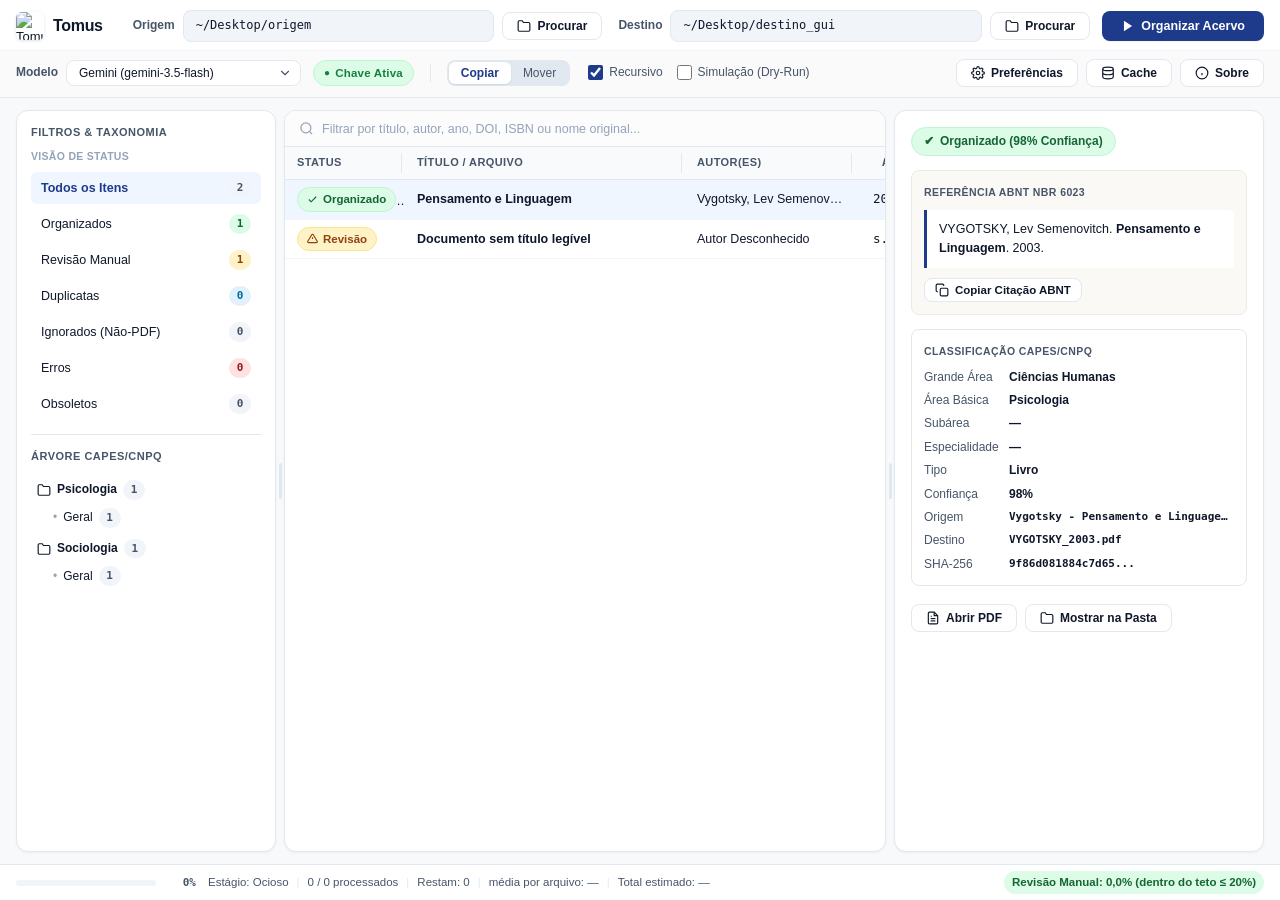
==== src/tomus/gui/web/index.html @ 18a90449 "refactor(storage): usa caminhos relativos a raiz da biblioteca nos companions" ====
<!DOCTYPE html>
<html lang="pt-BR">
<head>
  <meta charset="UTF-8">
  <meta name="viewport" content="width=device-width, initial-scale=1.0">
  <title>Tomus — Organizador Acadêmico de PDFs</title>
  <link rel="stylesheet" href="style.css">
  <script src="qwebchannel.js"></script>
</head>
<body>
  <div class="app-container">
    
    <!-- TOP TOOLBAR -->
    <header class="toolbar">
      <!-- Row 1: Brand | Origem | Destino | Organizar Acervo -->
      <div class="toolbar-row row-primary">
        <div class="brand">
          <img src="tomus_emblem.png" alt="Tomus" class="brand-icon">
          <span class="brand-name">Tomus</span>
        </div>

        <div class="path-group">
          <label class="path-label">Origem</label>
          <div class="path-box" id="sourcePathDisplay" title="Clique em Procurar para selecionar a pasta de origem">—</div>
          <button class="btn btn-outline" id="btnBrowseSource" type="button">
            <svg class="icon" viewBox="0 0 24 24" fill="none" stroke="currentColor" stroke-width="2"><path d="M22 19a2 2 0 0 1-2 2H4a2 2 0 0 1-2-2V5a2 2 0 0 1 2-2h5l2 3h9a2 2 0 0 1 2 2z"></path></svg>
            Procurar
          </button>
        </div>

        <div class="path-group">
          <label class="path-label">Destino</label>
          <div class="path-box" id="targetPathDisplay" title="Clique em Procurar para selecionar a pasta de destino">—</div>
          <button class="btn btn-outline" id="btnBrowseTarget" type="button">
            <svg class="icon" viewBox="0 0 24 24" fill="none" stroke="currentColor" stroke-width="2"><path d="M22 19a2 2 0 0 1-2 2H4a2 2 0 0 1-2-2V5a2 2 0 0 1 2-2h5l2 3h9a2 2 0 0 1 2 2z"></path></svg>
            Procurar
          </button>
        </div>

        <button class="btn btn-primary" id="btnOrganize" type="button">
          <svg class="icon icon-play" id="organizeIcon" viewBox="0 0 24 24" fill="currentColor"><polygon points="5 3 19 12 5 21 5 3"></polygon></svg>
          <span id="organizeLabel">Organizar Acervo</span>
        </button>
      </div>

      <!-- Row 2: Modelo | Chave | Modo Copiar/Mover | Opções | Extras -->
      <div class="toolbar-row row-secondary">
        <div class="control-item">
          <label class="control-label">Modelo</label>
          <div class="select-wrapper">
            <select id="modelSelect" class="select-pill">
              <option value="gemini">Gemini (gemini-3.5-flash)</option>
              <option value="groq">Groq (openai/gpt-oss-120b)</option>
              <option value="nvidia">NVIDIA NIM (llama-3.2-90b)</option>
              <option value="claude">Anthropic Claude (claude-haiku-5.5)</option>
              <option value="deepseek">DeepSeek (deepseek-flash)</option>
            </select>
          </div>
        </div>

        <div class="badge-pill badge-key-active" id="keyBadge" title="Status da chave de API">
          <span class="dot">●</span>
          <span class="badge-text" id="keyBadgeText">Chave Ativa</span>
        </div>

        <div class="divider-vertical"></div>

        <div class="segmented-control" role="group" aria-label="Modo de Operação">
          <button class="segmented-btn active" id="btnModeCopy" type="button">Copiar</button>
          <button class="segmented-btn" id="btnModeMove" type="button">Mover</button>
        </div>

        <div class="checkbox-group">
          <label class="checkbox-label">
            <input type="checkbox" id="chkRecursive" checked>
            <span>Recursivo</span>
          </label>
          <label class="checkbox-label">
            <input type="checkbox" id="chkDryRun">
            <span>Simulação (Dry-Run)</span>
          </label>
        </div>

        <div class="toolbar-spacer"></div>

        <div class="action-buttons">
          <button class="btn btn-outline" id="btnPreferences" type="button" title="Configurações e Chaves de API">
            <svg class="icon" viewBox="0 0 24 24" fill="none" stroke="currentColor" stroke-width="2"><circle cx="12" cy="12" r="3"></circle><path d="M19.4 15a1.65 1.65 0 0 0 .33 1.82l.06.06a2 2 0 0 1 0 2.83 2 2 0 0 1-2.83 0l-.06-.06a1.65 1.65 0 0 0-1.82-.33 1.65 1.65 0 0 0-1 1.51V21a2 2 0 0 1-2 2 2 2 0 0 1-2-2v-.09A1.65 1.65 0 0 0 9 19.4a1.65 1.65 0 0 0-1.82.33l-.06.06a2 2 0 0 1-2.83 0 2 2 0 0 1 0-2.83l.06-.06a1.65 1.65 0 0 0 .33-1.82 1.65 1.65 0 0 0-1.51-1H3a2 2 0 0 1-2-2 2 2 0 0 1 2-2h.09A1.65 1.65 0 0 0 4.6 9a1.65 1.65 0 0 0-.33-1.82l-.06-.06a2 2 0 0 1 0-2.83 2 2 0 0 1 2.83 0l.06.06a1.65 1.65 0 0 0 1.82.33H9a1.65 1.65 0 0 0 1-1.51V3a2 2 0 0 1 2-2 2 2 0 0 1 2 2v.09a1.65 1.65 0 0 0 1 1.51 1.65 1.65 0 0 0 1.82-.33l.06-.06a2 2 0 0 1 2.83 0 2 2 0 0 1 0 2.83l-.06.06a1.65 1.65 0 0 0-.33 1.82V9a1.65 1.65 0 0 0 1.51 1H21a2 2 0 0 1 2 2 2 2 0 0 1-2 2h-.09a1.65 1.65 0 0 0-1.51 1z"></path></svg>
            Preferências
          </button>
          <button class="btn btn-outline" id="btnCache" type="button" title="Estatísticas e Limpeza do Cache SQLite">
            <svg class="icon" viewBox="0 0 24 24" fill="none" stroke="currentColor" stroke-width="2"><ellipse cx="12" cy="5" rx="9" ry="3"></ellipse><path d="M21 12c0 1.66-4 3-9 3s-9-1.34-9-3"></path><path d="M3 5v14c0 1.66 4 3 9 3s9-1.34 9-3V5"></path></svg>
            Cache
          </button>
          <button class="btn btn-outline" id="btnAbout" type="button" title="Sobre o Tomus, versão, doações e termos legais">
            <svg class="icon" viewBox="0 0 24 24" fill="none" stroke="currentColor" stroke-width="2"><circle cx="12" cy="12" r="10"></circle><line x1="12" y1="16" x2="12" y2="12"></line><line x1="12" y1="8" x2="12.01" y2="8"></line></svg>
            Sobre
          </button>
        </div>
      </div>
    </header>

    <!-- MAIN BODY: 3-PANEL VIEW -->
    <main class="main-content">
      
      <!-- LEFT SIDEBAR: FILTROS & TAXONOMIA -->
      <aside class="sidebar card" id="sidebarPanel">
        <div class="sidebar-section">
          <div class="section-title">FILTROS & TAXONOMIA</div>
          <div class="section-subtitle">VISÃO DE STATUS</div>
          
          <ul class="filter-list" id="statusFilterList">
            <li class="filter-item active" data-filter="all">
              <span class="filter-name">Todos os Itens</span>
              <span class="count-pill" id="cntTotal">0</span>
            </li>
            <li class="filter-item" data-filter="organized">
              <span class="filter-name">Organizados</span>
              <span class="count-pill badge-green" id="cntOrganized">0</span>
            </li>
            <li class="filter-item" data-filter="manual_review">
              <span class="filter-name">Revisão Manual</span>
              <span class="count-pill badge-amber" id="cntManual">0</span>
            </li>
            <li class="filter-item" data-filter="duplicate_skipped">
              <span class="filter-name">Duplicatas</span>
              <span class="count-pill badge-blue" id="cntDuplicate">0</span>
            </li>
            <li class="filter-item" data-filter="ignored_non_pdf">
              <span class="filter-name">Ignorados (Não-PDF)</span>
              <span class="count-pill badge-gray" id="cntIgnored">0</span>
            </li>
            <li class="filter-item" data-filter="error">
              <span class="filter-name">Erros</span>
              <span class="count-pill badge-red" id="cntError">0</span>
            </li>
            <li class="filter-item" data-filter="obsolete">
              <span class="filter-name">Obsoletos</span>
              <span class="count-pill badge-gray" id="cntObsolete">0</span>
            </li>
          </ul>
        </div>

        <div class="sidebar-divider"></div>

        <div class="sidebar-section taxonomy-section">
          <div class="section-title">ÁRVORE CAPES/CNPq</div>
          <div class="tree-container" id="capesTree">
            <div class="tree-empty">Nenhuma área classificada ainda</div>
          </div>
        </div>
      </aside>

      <!-- Divisor redimensionável entre barra lateral e tabela -->
      <div class="resizer" id="sidebarResizer" title="Arraste para redimensionar a barra lateral"></div>

      <!-- CENTER PANEL: SEARCH & TABLE -->
      <section class="table-panel card">
        <!-- Search bar -->
        <div class="search-bar">
          <svg class="search-icon" viewBox="0 0 24 24" fill="none" stroke="currentColor" stroke-width="2"><circle cx="11" cy="11" r="8"></circle><line x1="21" y1="21" x2="16.65" y2="16.65"></line></svg>
          <input type="text" id="searchInput" placeholder="Filtrar por título, autor, ano, DOI, ISBN ou nome original..." autocomplete="off" spellcheck="false">
          <button class="clear-search-btn" id="btnClearSearch" title="Limpar busca" style="display:none;">&times;</button>
        </div>

        <!-- Completion / Batch Reset Banner -->
        <div id="completionBanner" class="completion-banner" style="display: none;">
          <div class="completion-banner-inner">
            <span class="banner-badge">✔ Concluído</span>
            <div class="banner-message">
              <strong id="bannerHeadline">Organização do lote concluída com sucesso!</strong>
              <span id="bannerDetails">0 organizados • 0 revisão manual</span>
            </div>
            <button type="button" class="btn-clear-batch" id="btnClearBatch" title="Limpar bancada para uma nova organização">
              <svg class="icon" viewBox="0 0 24 24" fill="none" stroke="currentColor" stroke-width="2"><polyline points="1 4 1 10 7 10"></polyline><path d="M3.51 15a9 9 0 1 0 2.13-9.36L1 10"></path></svg>
              Limpar tela para novo lote
            </button>
          </div>
        </div>

        <!-- Document Table -->
        <div class="table-scroll-container">
          <table class="doc-table" id="docTable">
            <thead>
              <tr>
                <th class="col-status" data-col="status">Status<div class="th-resizer"></div></th>
                <th class="col-title" data-col="title">Título / Arquivo<div class="th-resizer"></div></th>
                <th class="col-authors" data-col="authors">Autor(es)<div class="th-resizer"></div></th>
                <th class="col-year" data-col="year">Ano<div class="th-resizer"></div></th>
                <th class="col-area" data-col="area">Área Básica / Subárea<div class="th-resizer"></div></th>
                <th class="col-type" data-col="type">Tipo<div class="th-resizer"></div></th>
                <th class="col-confidence" data-col="confidence">Confiança<div class="th-resizer"></div></th>
              </tr>
            </thead>
            <tbody id="docTableBody">
              <!-- Dynamically populated rows -->
            </tbody>
          </table>
          <div class="table-empty-state" id="tableEmptyState">
            <p>Nenhum documento no lote. Selecione a pasta de origem e clique em <strong>Organizar Acervo</strong>.</p>
          </div>
        </div>
      </section>

      <!-- Divisor redimensionável entre tabela e inspetor -->
      <div class="resizer" id="tableResizer" title="Arraste para redimensionar o painel de detalhes"></div>

      <!-- RIGHT PANEL: INSPECTOR -->
      <aside class="inspector card" id="inspectorPanel">
        <!-- Empty state default -->
        <div class="inspector-empty" id="inspectorEmpty">
          <div class="empty-icon-wrap">
            <svg class="empty-icon" viewBox="0 0 24 24" fill="none" stroke="currentColor" stroke-width="1.5">
              <rect x="3" y="3" width="7" height="7" rx="1"></rect>
              <rect x="14" y="3" width="7" height="7" rx="1"></rect>
              <rect x="14" y="14" width="7" height="7" rx="1"></rect>
              <rect x="3" y="14" width="7" height="7" rx="1"></rect>
            </svg>
          </div>
          <h3>Nenhum documento selecionado</h3>
          <p>Selecione um documento na grade para visualizar sua referência ABNT NBR 6023, metadados e justificativa.</p>
        </div>

        <!-- Content state (hidden until selection) -->
        <div class="inspector-content" id="inspectorContent" style="display: none;">
          <!-- Top Status Tag -->
          <div class="inspector-header">
            <div class="status-pill-lg" id="inspStatusBadge">
              <span id="inspStatusIcon">✔</span>
              <span id="inspStatusText">Organizado (98% Confiança)</span>
            </div>
          </div>

          <!-- Mode 1: ABNT Reference Card -->
          <div class="insp-card abnt-card" id="inspAbntCard">
            <div class="card-title-row">
              <span class="card-title">REFERÊNCIA ABNT NBR 6023</span>
            </div>
            <div class="abnt-quote-box">
              <p class="abnt-citation-text" id="inspAbntCitation">—</p>
            </div>
            <div class="card-actions">
              <button class="btn btn-outline btn-sm" id="btnCopyCitation" type="button">
                <svg class="icon" viewBox="0 0 24 24" fill="none" stroke="currentColor" stroke-width="2"><rect x="9" y="9" width="13" height="13" rx="2" ry="2"></rect><path d="M5 15H4a2 2 0 0 1-2-2V4a2 2 0 0 1 2-2h9a2 2 0 0 1 2 2v1"></path></svg>
                Copiar Citação ABNT
              </button>
            </div>
          </div>

          <!-- Mode 2: Manual Triage Box (hidden unless status is manual_review/error) -->
          <div class="insp-card triage-card" id="inspTriageCard" style="display: none;">
            <div class="card-title-row">
              <span class="card-title title-amber">TRIAGEM MANUAL ASSISTIDA</span>
            </div>
            <div class="triage-reason-box" id="inspTriageReason">—</div>
            
            <form class="triage-form" id="triageForm" onsubmit="return false;">
              <div class="form-row">
                <div class="form-col">
                  <label class="form-label">Área Básica</label>
                  <select class="form-select" id="triageAreaBasica"></select>
                </div>
                <div class="form-col">
                  <label class="form-label">Área Específica (Subárea)</label>
                  <input type="text" class="form-input" id="triageSubarea" placeholder="Ex: Psicofarmacologia, Psicanálise..." autocomplete="off">
                </div>
              </div>

              <div class="form-row">
                <div class="form-col">
                  <label class="form-label">Título</label>
                  <input type="text" class="form-input" id="triageTitle">
                </div>
                <div class="form-col">
                  <label class="form-label">Subtítulo</label>
                  <input type="text" class="form-input" id="triageSubtitle">
                </div>
              </div>

              <div class="form-row">
                <div class="form-col">
                  <label class="form-label">Autor(es)</label>
                  <input type="text" class="form-input" id="triageAuthors" placeholder="Sobrenome, Nome">
                </div>
                <div class="form-col col-narrow">
                  <label class="form-label">Ano</label>
                  <input type="number" class="form-input" id="triageYear" placeholder="2024">
                </div>
                <div class="form-col">
                  <label class="form-label">Tipo</label>
                  <select class="form-select" id="triageTipo">
                    <option value="Artigo">Artigo</option>
                    <option value="Livro">Livro</option>
                    <option value="Capitulo">Capítulo</option>
                    <option value="Tese_Dissertacao">Tese / Dissertação</option>
                    <option value="Trabalho_Evento">Trabalho em Evento</option>
                    <option value="Outros">Outros</option>
                  </select>
                </div>
              </div>

              <button class="btn btn-primary btn-block" id="btnApproveTriage" type="button">
                Aprovar e Materializar na Biblioteca
              </button>
            </form>
          </div>

          <!-- Metadata & Taxonomy Key/Value Grid -->
          <div class="insp-card" id="inspMetaCard">
            <div class="card-title-row">
              <span class="card-title">CLASSIFICAÇÃO CAPES/CNPq</span>
            </div>
            <dl class="kv-grid">
              <dt>Grande Área</dt><dd id="kvGrandeArea">—</dd>
              <dt>Área Básica</dt><dd id="kvAreaBasica">—</dd>
              <dt>Subárea</dt><dd id="kvSubarea">—</dd>
              <dt>Especialidade</dt><dd id="kvEspecialidade">—</dd>
              <dt>Tipo</dt><dd id="kvTipo">—</dd>
              <dt>Confiança</dt><dd id="kvConfianca">—</dd>
              <dt>Origem</dt><dd class="mono-truncate" id="kvOrigem" title="">—</dd>
              <dt>Destino</dt><dd class="mono-truncate" id="kvDestino" title="">—</dd>
              <dt>SHA-256</dt><dd class="mono-truncate" id="kvSha256" title="">—</dd>
            </dl>
          </div>

          <!-- Action buttons at the bottom of Inspector -->
          <div class="inspector-footer-actions">
            <button class="btn btn-outline" id="btnOpenPdf" type="button" title="Abrir PDF organizado no leitor padrão">
              <svg class="icon" viewBox="0 0 24 24" fill="none" stroke="currentColor" stroke-width="2"><path d="M14 2H6a2 2 0 0 0-2 2v16a2 2 0 0 0 2 2h12a2 2 0 0 0 2-2V8z"></path><polyline points="14 2 14 8 20 8"></polyline><line x1="16" y1="13" x2="8" y2="13"></line><line x1="16" y1="17" x2="8" y2="17"></line><polyline points="10 9 9 9 8 9"></polyline></svg>
              Abrir PDF
            </button>
            <button class="btn btn-outline" id="btnRevealFolder" type="button" title="Mostrar arquivo na pasta de destino (Finder)">
              <svg class="icon" viewBox="0 0 24 24" fill="none" stroke="currentColor" stroke-width="2"><path d="M22 19a2 2 0 0 1-2 2H4a2 2 0 0 1-2-2V5a2 2 0 0 1 2-2h5l2 3h9a2 2 0 0 1 2 2z"></path></svg>
              Mostrar na Pasta
            </button>
          </div>
        </div>
      </aside>

    </main>

    <!-- BOTTOM STATUS BAR -->
    <footer class="status-bar">
      <div class="progress-wrap">
        <div class="progress-bar-bg">
          <div class="progress-bar-fill" id="progressBarFill" style="width: 0%;"></div>
        </div>
        <span class="progress-percentage" id="progressPct">0%</span>
      </div>

      <div class="status-indicators">
        <span class="status-item" id="stageIndicator">Estágio: Ocioso</span>
        <span class="status-sep">|</span>
        <span class="status-item" id="countIndicator">0 / 0 processados</span>
        <span class="status-sep">|</span>
        <span class="status-item" id="remainingIndicator">Restam: 0</span>
        <span class="status-sep">|</span>
        <span class="status-item" id="avgTimeIndicator">média por arquivo: —</span>
        <span class="status-sep">|</span>
        <span class="status-item" id="etaIndicator">Total estimado: —</span>
      </div>

      <div class="status-spacer"></div>

      <div class="quality-metric badge-green" id="qualityMetric">
        Revisão Manual: 0,0% (dentro do teto &le; 20%)
      </div>
    </footer>

    <!-- COMPLETION MODAL POPUP -->
    <div id="completionModal" class="modal-overlay" style="display: none;" role="dialog" aria-modal="true" aria-labelledby="modalTitle">
      <div class="modal-card">
        <button type="button" class="modal-close-btn" id="btnModalClose" title="Fechar (Esc)">&times;</button>
        
        <div class="modal-header">
          <div class="modal-icon-wrap" id="modalIconWrap">
            <svg class="modal-icon-svg" id="modalIconSvg" viewBox="0 0 24 24" fill="none" stroke="currentColor" stroke-width="2.5">
              <polyline points="20 6 9 17 4 12"></polyline>
            </svg>
          </div>
          <h2 class="modal-title" id="modalTitle">Organização Concluída com Sucesso!</h2>
          <p class="modal-subtitle" id="modalSubtitle">O lote de documentos foi processado e catalogado conforme as diretrizes CAPES/CNPq.</p>
        </div>

        <div class="modal-stats-grid">
          <div class="modal-stat-card stat-organized">
            <span class="stat-num" id="modalCountOrganized">0</span>
            <span class="stat-label">Organizados</span>
          </div>
          <div class="modal-stat-card stat-review">
            <span class="stat-num" id="modalCountReview">0</span>
            <span class="stat-label">Revisão Manual</span>
          </div>
          <div class="modal-stat-card stat-duplicate">
            <span class="stat-num" id="modalCountDuplicate">0</span>
            <span class="stat-label">Duplicatas</span>
          </div>
          <div class="modal-stat-card stat-error">
            <span class="stat-num" id="modalCountError">0</span>
            <span class="stat-label">Erros</span>
          </div>
          <div class="modal-stat-card stat-obsolete">
            <span class="stat-num" id="modalCountObsolete">0</span>
            <span class="stat-label">Obsoletos</span>
          </div>
        </div>

        <div class="modal-quality-badge badge-green" id="modalQualityBadge">
          <span class="modal-quality-dot">●</span>
          <span id="modalQualityText">Taxa de Revisão Manual: 0,0% (dentro do teto &le; 20%)</span>
        </div>

        <div class="modal-actions">
          <button type="button" class="btn btn-outline modal-btn" id="btnModalReview">
            <svg class="icon" viewBox="0 0 24 24" fill="none" stroke="currentColor" stroke-width="2">
              <path d="M1 12s4-8 11-8 11 8 11 8-4 8-11 8-11-8-11-8z"></path>
              <circle cx="12" cy="12" r="3"></circle>
            </svg>
            Revisar Documentos na Grade
          </button>
          <button type="button" class="btn btn-primary modal-btn" id="btnModalClear">
            <svg class="icon" viewBox="0 0 24 24" fill="none" stroke="currentColor" stroke-width="2">
              <polyline points="1 4 1 10 7 10"></polyline>
              <path d="M3.51 15a9 9 0 1 0 2.13-9.36L1 10"></path>
            </svg>
            Limpar Tela para Novo Lote
          </button>
        </div>
      </div>
    </div>

    <!-- ABOUT MODAL DIALOG (Sobre o Tomus) -->
    <div id="aboutModal" class="modal-overlay" style="display: none;" role="dialog" aria-modal="true" aria-labelledby="aboutTitle">
      <div class="modal-card modal-card-about">
        <button type="button" class="modal-close-btn" id="btnAboutClose" title="Fechar (Esc)">&times;</button>

        <div class="modal-header">
          <div class="about-brand-wrap">
            <img src="tomus_emblem.png" alt="Tomus" class="about-brand-icon">
            <div class="about-brand-info">
              <div class="about-brand-title">
                <span class="brand-name">Tomus</span>
                <span class="badge-pill badge-primary">v1.2.0</span>
              </div>
            </div>
          </div>
          <p class="about-subtitle">Organizador e Catalogador Acadêmico de PDFs (CAPES/CNPq • ABNT NBR 6023)</p>
        </div>

        <div class="about-content-body">
          <p class="about-description">
            O <strong>Tomus</strong> é um utilitário livre e <strong>100% gratuito</strong> concebido para acelerar a pesquisa científica e economizar horas de organização de bibliotecas de PDFs de acadêmicos, professores e pesquisadores.
          </p>

          <!-- Card de Doação Voluntária -->
          <div class="donation-card">
            <div class="donation-header">
              <span class="donation-icon">☕</span>
              <strong>Apoie o Tomus (Contribuição Espontânea)</strong>
            </div>
            <p class="donation-text">
              Se o Tomus facilitou a sua rotina acadêmica e você deseja expressar sua gratidão e incentivar o desenvolvimento contínuo de novas funcionalidades, você pode fazer uma contribuição voluntária de qualquer valor via <strong>Pix</strong>:
            </p>
            <div class="pix-copy-box">
              <input type="text" id="pixKeyInput" class="pix-input" readonly value="dpinheiro+tomus@gmail.com" title="Chave Pix para contribuição espontânea">
              <button type="button" class="btn btn-secondary btn-sm" id="btnCopyPix">
                Copiar Pix
              </button>
            </div>
            <p class="donation-legal-note">
              * Contribuições configuram <strong>Doação Pura e Simples</strong> (Art. 538 do Código Civil Brasileiro), por mera liberalidade e apreço, sem contraprestação mercantil, garantia de SLA ou relação de consumo.
            </p>
          </div>

          <!-- Pilares de Privacidade e Isenção -->
          <div class="about-pillars-grid">
            <div class="pillar-item">
              <div class="pillar-title">🔒 Privacidade e Transparência</div>
              <div class="pillar-text">Arquivos PDF mantidos 100% no seu computador (sem envio à nuvem). Apenas recortes textuais de catalogação são submetidos via HTTPS à IA configurada por você (BYOK). Zero telemetria.</div>
            </div>
            <div class="pillar-item">
              <div class="pillar-title">⚠️ Isenção e Política de Backup</div>
              <div class="pillar-text">Distribuído "no estado em que se encontra" (<em>as is</em>) sob a <strong>Licença MIT</strong>. O usuário é o exclusivo responsável por manter cópias de segurança (backup).</div>
            </div>
          </div>

          <!-- Links e Rodapé -->
          <div class="about-footer-links">
            <a href="#" class="link-external" id="linkRepo" data-url="https://github.com/dcprj/tomus">GitHub Oficial</a>
            <span class="bullet-sep">&bull;</span>
            <a href="#" class="link-external" id="linkLicense" data-url="https://github.com/dcprj/tomus/blob/main/LICENSE">Licença MIT</a>
            <span class="bullet-sep">&bull;</span>
            <a href="#" class="link-external" id="linkDocs" data-url="https://github.com/dcprj/tomus/blob/main/README.md">Documentação</a>
          </div>
        </div>

        <div class="modal-actions" style="margin-top: 18px;">
          <button type="button" class="btn btn-primary modal-btn" id="btnAboutOk">
            OK, Entendi
          </button>
        </div>
      </div>
    </div>

  </div>

  <script src="app.js"></script>
</body>
</html>
---- src/tomus/gui/web/style.css ----
/* ==========================================================================
   Tomus — Design System Moderno (Mockup 1 / Dribbble Aesthetics)
   ========================================================================== */

:root {
  --bg-canvas: #F8F9FA;
  --bg-card: #FFFFFF;
  --bg-elevated: #F1F5F9;
  --bg-hover: #F8FAFC;
  --bg-selected: #EFF6FF;

  --border-subtle: #E2E8F0;
  --border-focus: #1E3A8A;
  --border-card: #E2E8F0;

  --text-primary: #0F172A;
  --text-secondary: #475569;
  --text-muted: #94A3B8;

  --accent-primary: #1E3A8A;
  --accent-hover: #1E40AF;
  --accent-text: #FFFFFF;

  --font-sans: -apple-system, BlinkMacSystemFont, "SF Pro Text", "SF Pro Display", "Segoe UI", Roboto, sans-serif;
  --font-mono: ui-monospace, "SF Mono", Menlo, Monaco, Consolas, monospace;

  --radius-sm: 6px;
  --radius-md: 8px;
  --radius-lg: 12px;
  --radius-pill: 9999px;

  --shadow-sm: 0 1px 2px 0 rgba(0, 0, 0, 0.05);
  --shadow-card: 0 1px 3px 0 rgba(0, 0, 0, 0.04), 0 1px 2px -1px rgba(0, 0, 0, 0.04);
}

/* Reset & Box Sizing */
*, *::before, *::after {
  box-sizing: border-box;
  margin: 0;
  padding: 0;
}

body, html {
  width: 100%;
  height: 100%;
  overflow: hidden;
  font-family: var(--font-sans);
  font-size: 13px;
  line-height: 1.45;
  color: var(--text-primary);
  background-color: var(--bg-canvas);
  -webkit-font-smoothing: antialiased;
  -moz-osx-font-smoothing: grayscale;
}

/* Main Layout Wrapper */
.app-container {
  display: flex;
  flex-direction: column;
  width: 100vw;
  height: 100vh;
  background-color: var(--bg-canvas);
}

/* ==========================================================================
   TOOLBAR (Top Operational Bar in 2 Rows)
   ========================================================================== */
.toolbar {
  background-color: var(--bg-card);
  border-bottom: 1px solid var(--border-subtle);
  display: flex;
  flex-direction: column;
  flex-shrink: 0;
}

.toolbar-row {
  display: flex;
  align-items: center;
  padding: 8px 16px;
  gap: 12px;
}

.row-primary {
  padding-top: 10px;
  padding-bottom: 8px;
  border-bottom: 1px solid #F1F5F9;
}

.row-secondary {
  padding-top: 8px;
  padding-bottom: 10px;
  background-color: #FAFAFA;
}

/* Brand Logo */
.brand {
  display: flex;
  align-items: center;
  gap: 9px;
  margin-right: 12px;
}

.brand-icon {
  width: 28px;
  height: 28px;
  border-radius: 6px;
  display: block;
  box-shadow: 0 1px 3px rgba(15, 23, 42, 0.12);
}

.brand-name {
  font-size: 16px;
  font-weight: 750;
  letter-spacing: -0.02em;
  color: #0f172a;
  line-height: 1;
  user-select: none;
}

/* Path Groups */
.path-group {
  display: flex;
  align-items: center;
  gap: 8px;
  flex: 1;
  min-width: 0;
}

.path-label {
  font-size: 12px;
  font-weight: 600;
  color: var(--text-secondary);
  width: 48px;
  text-align: right;
  flex-shrink: 0;
}

.path-box {
  flex: 1;
  background-color: var(--bg-elevated);
  border: 1px solid var(--border-subtle);
  border-radius: var(--radius-md);
  padding: 6px 12px;
  font-family: var(--font-mono);
  font-size: 12px;
  color: var(--text-primary);
  white-space: nowrap;
  overflow: hidden;
  text-overflow: ellipsis;
  user-select: all;
  min-height: 32px;
  display: flex;
  align-items: center;
}

/* Control Items */
.control-item {
  display: flex;
  align-items: center;
  gap: 8px;
}

.control-label {
  font-size: 12px;
  font-weight: 600;
  color: var(--text-secondary);
}

.select-wrapper {
  position: relative;
}

.select-pill {
  appearance: none;
  background-color: var(--bg-card);
  border: 1px solid var(--border-subtle);
  border-radius: var(--radius-md);
  padding: 5px 28px 5px 12px;
  font-size: 12px;
  font-weight: 500;
  color: var(--text-primary);
  cursor: pointer;
  outline: none;
  transition: border-color 0.15s;
  background-image: url("data:image/svg+xml;charset=UTF-8,%3csvg xmlns='http://www.w3.org/2000/svg' viewBox='0 0 24 24' fill='none' stroke='%23475569' stroke-width='2' stroke-linecap='round' stroke-linejoin='round'%3e%3cpolyline points='6 9 12 15 18 9'%3e%3c/polyline%3e%3c/svg%3e");
  background-repeat: no-repeat;
  background-position: right 8px center;
  background-size: 14px;
}

.select-pill:focus {
  border-color: var(--border-focus);
}

/* Key Badge */
.badge-pill {
  display: inline-flex;
  align-items: center;
  gap: 5px;
  padding: 4px 10px;
  border-radius: var(--radius-pill);
  font-size: 11.5px;
  font-weight: 600;
  letter-spacing: 0.2px;
}

.badge-key-active {
  background-color: #DCFCE7;
  color: #15803D;
  border: 1px solid #BBF7D0;
}

.badge-key-simulated {
  background-color: #FEF3C7;
  color: #B45309;
  border: 1px solid #FDE68A;
}

.badge-key-error {
  background-color: #FEF2F2;
  color: #DC2626;
  border: 1px solid #FCA5A5;
}

.dot {
  font-size: 10px;
}

.divider-vertical {
  width: 1px;
  height: 18px;
  background-color: var(--border-subtle);
  margin: 0 4px;
}

/* Segmented Control */
.segmented-control {
  display: inline-flex;
  background-color: #E2E8F0;
  border-radius: var(--radius-md);
  padding: 2px;
}

.segmented-btn {
  background: transparent;
  border: none;
  padding: 4px 12px;
  font-size: 12px;
  font-weight: 500;
  color: var(--text-secondary);
  border-radius: 6px;
  cursor: pointer;
  transition: background-color 0.15s, color 0.15s;
}

.segmented-btn.active {
  background-color: var(--bg-card);
  color: var(--accent-primary);
  font-weight: 600;
  box-shadow: 0 1px 2px rgba(0, 0, 0, 0.08);
}

/* Checkboxes */
.checkbox-group {
  display: flex;
  align-items: center;
  gap: 14px;
  margin-left: 6px;
}

.checkbox-label {
  display: flex;
  align-items: center;
  gap: 6px;
  font-size: 12px;
  color: var(--text-secondary);
  cursor: pointer;
  user-select: none;
}

.checkbox-label input[type="checkbox"] {
  width: 15px;
  height: 15px;
  accent-color: var(--accent-primary);
  cursor: pointer;
}

.toolbar-spacer {
  flex: 1;
}

/* Buttons */
.btn {
  display: inline-flex;
  align-items: center;
  justify-content: center;
  gap: 6px;
  padding: 6px 14px;
  font-size: 12px;
  font-weight: 600;
  border-radius: var(--radius-md);
  cursor: pointer;
  white-space: nowrap;
  transition: all 0.15s ease;
  outline: none;
  border: 1px solid transparent;
}

.btn-primary {
  background-color: var(--accent-primary);
  color: var(--accent-text);
  box-shadow: var(--shadow-sm);
  padding: 7px 18px;
  font-size: 12.5px;
}

.btn-primary:hover {
  background-color: var(--accent-hover);
}

.btn-danger {
  background-color: #DC2626 !important;
  color: #FFFFFF !important;
}

.btn-danger:hover {
  background-color: #B91C1C !important;
}

.btn-outline {
  background-color: var(--bg-card);
  border: 1px solid var(--border-subtle);
  color: var(--text-primary);
}

.btn-outline:hover {
  background-color: var(--bg-hover);
  border-color: #CBD5E1;
}

.btn-sm {
  padding: 4px 10px;
  font-size: 11.5px;
}

.btn-block {
  width: 100%;
}

.icon {
  width: 14px;
  height: 14px;
  flex-shrink: 0;
}

.btn:disabled,
select:disabled,
input:disabled,
.segmented-btn:disabled {
  opacity: 0.55;
  cursor: not-allowed !important;
  pointer-events: none;
  filter: grayscale(20%);
}

.action-buttons {
  display: flex;
  align-items: center;
  gap: 8px;
}

/* ==========================================================================
   MAIN 3-PANEL VIEW
   ========================================================================== */
.main-content {
  display: grid;
  grid-template-columns: 260px 8px 1fr 8px 370px;
  gap: 0;
  padding: 12px 16px;
  flex: 1;
  min-height: 0; /* important for nested scrolling */
}

/* Base Card */
.card {
  background-color: var(--bg-card);
  border: 1px solid var(--border-card);
  border-radius: var(--radius-lg);
  box-shadow: var(--shadow-card);
  display: flex;
  flex-direction: column;
  overflow: hidden;
}

/* ==========================================================================
   SIDEBAR (Left Panel)
   ========================================================================== */
.sidebar {
  padding: 14px;
  overflow-y: auto;
}

.section-title {
  font-size: 11px;
  font-weight: 700;
  color: var(--text-secondary);
  letter-spacing: 0.5px;
  text-transform: uppercase;
  margin-bottom: 8px;
}

.section-subtitle {
  font-size: 10.5px;
  font-weight: 600;
  color: var(--text-muted);
  letter-spacing: 0.3px;
  margin-bottom: 8px;
}

.filter-list {
  list-style: none;
  display: flex;
  flex-direction: column;
  gap: 4px;
}

.filter-item {
  display: flex;
  align-items: center;
  justify-content: space-between;
  padding: 6px 10px;
  border-radius: var(--radius-sm);
  cursor: pointer;
  color: var(--text-primary);
  font-size: 12.5px;
  transition: background-color 0.15s;
}

.filter-item:hover {
  background-color: var(--bg-hover);
}

.filter-item.active {
  background-color: var(--bg-selected);
  color: var(--accent-primary);
  font-weight: 600;
}

.count-pill {
  font-family: var(--font-mono);
  font-size: 11px;
  font-weight: 600;
  padding: 2px 7px;
  border-radius: var(--radius-pill);
  background-color: var(--bg-elevated);
  color: var(--text-secondary);
  min-width: 22px;
  text-align: center;
}

.count-pill.badge-green { background: #DCFCE7; color: #166534; }
.count-pill.badge-amber { background: #FEF3C7; color: #92400E; }
.count-pill.badge-blue  { background: #E0F2FE; color: #0369A1; }
.count-pill.badge-gray  { background: #F1F5F9; color: #475569; }
.count-pill.badge-red   { background: #FEE2E2; color: #991B1B; }

.sidebar-divider {
  height: 1px;
  background-color: var(--border-subtle);
  margin: 14px 0;
}

.taxonomy-section {
  flex: 1;
  display: flex;
  flex-direction: column;
}

.tree-container {
  flex: 1;
  overflow-y: auto;
  font-size: 12px;
}

.tree-empty {
  color: var(--text-muted);
  font-size: 11.5px;
  font-style: italic;
  padding: 8px 4px;
}

.tree-node {
  margin: 3px 0;
}

.tree-header {
  display: flex;
  align-items: center;
  gap: 6px;
  padding: 4px 6px;
  border-radius: 4px;
  cursor: pointer;
}

.tree-header:hover {
  background-color: var(--bg-hover);
}

.tree-header.selected {
  background-color: var(--bg-selected);
  color: var(--accent-primary);
  font-weight: 600;
}

.tree-children {
  padding-left: 16px;
}

/* ==========================================================================
   TABLE PANEL (Center Panel)
   ========================================================================== */
.table-panel {
  display: flex;
  flex-direction: column;
  min-width: 0;
}

.search-bar {
  display: flex;
  align-items: center;
  padding: 10px 14px;
  border-bottom: 1px solid var(--border-subtle);
  background-color: #FCFCFD;
  position: relative;
}

.search-icon {
  width: 15px;
  height: 15px;
  color: var(--text-muted);
  margin-right: 8px;
  flex-shrink: 0;
}

.search-bar input {
  flex: 1;
  border: none;
  background: transparent;
  font-size: 12.5px;
  color: var(--text-primary);
  outline: none;
}

.search-bar input::placeholder {
  color: var(--text-muted);
}

.clear-search-btn {
  background: transparent;
  border: none;
  font-size: 16px;
  color: var(--text-muted);
  cursor: pointer;
  padding: 0 4px;
}

.clear-search-btn:hover {
  color: var(--text-primary);
}

.table-scroll-container {
  flex: 1;
  overflow: auto;
  position: relative;
}

.doc-table {
  width: 100%;
  table-layout: fixed;
  border-collapse: collapse;
  text-align: left;
  font-size: 12.5px;
}

/* Divisores redimensionáveis entre painéis (Splitters) */
.resizer {
  width: 8px;
  cursor: col-resize;
  user-select: none;
  background: transparent;
  display: flex;
  align-items: center;
  justify-content: center;
  position: relative;
  z-index: 10;
  transition: background-color 0.15s ease;
}

.resizer::after {
  content: '';
  width: 3px;
  height: 36px;
  border-radius: 3px;
  background-color: var(--border-card);
  transition: background-color 0.15s ease, height 0.15s ease;
}

.resizer:hover::after, .resizer.is-dragging::after {
  background-color: var(--color-primary);
  height: 52px;
}

.resizer:hover, .resizer.is-dragging {
  background-color: rgba(30, 58, 138, 0.04);
}

.doc-table th {
  position: sticky;
  top: 0;
  background-color: #F8FAFC;
  color: var(--text-secondary);
  font-size: 11px;
  font-weight: 700;
  text-transform: uppercase;
  letter-spacing: 0.4px;
  padding: 8px 12px;
  border-bottom: 1px solid var(--border-subtle);
  white-space: nowrap;
  overflow: hidden;
  text-overflow: ellipsis;
  z-index: 2;
  position: relative;
  user-select: none;
}

.th-resizer {
  position: absolute;
  top: 0;
  right: 0;
  width: 8px;
  height: 100%;
  cursor: col-resize;
  user-select: none;
  z-index: 3;
}

.th-resizer::after {
  content: '';
  position: absolute;
  top: 20%;
  right: 3px;
  width: 1px;
  height: 60%;
  background-color: var(--border-subtle);
  transition: background-color 0.15s ease, width 0.15s ease;
}

.th-resizer:hover::after, .th-resizer.is-resizing::after {
  background-color: var(--color-primary);
  width: 2px;
}

.th-resizer:hover, .th-resizer.is-resizing {
  background-color: rgba(30, 58, 138, 0.05);
}

.doc-table td {
  padding: 7px 12px;
  border-bottom: 1px solid #F1F5F9;
  white-space: nowrap;
  overflow: hidden;
  text-overflow: ellipsis;
  vertical-align: middle;
}

.doc-table tbody tr {
  cursor: pointer;
  transition: background-color 0.1s;
}

.doc-table tbody tr:hover {
  background-color: #F8FAFC;
}

.doc-table tbody tr.selected {
  background-color: #EFF6FF !important;
}

/* Table Column Widths */
.col-status { width: 120px; }
.col-title { width: 280px; overflow: hidden; text-overflow: ellipsis; }
.col-authors { width: 170px; overflow: hidden; text-overflow: ellipsis; }
.col-year { width: 60px; text-align: right; font-family: var(--font-mono); }
.col-area { width: 220px; overflow: hidden; text-overflow: ellipsis; }
.col-type { width: 110px; }
.col-confidence { width: 80px; text-align: right; font-family: var(--font-mono); }

/* Completion Banner */
.completion-banner {
  background: #F0FDF4;
  border-bottom: 1px solid #BBF7D0;
  padding: 10px 18px;
  animation: slideDown 0.22s ease-out;
  cursor: pointer;
}
@keyframes slideDown {
  from { opacity: 0; transform: translateY(-6px); }
  to { opacity: 1; transform: translateY(0); }
}
.completion-banner-inner {
  display: flex;
  align-items: center;
  gap: 12px;
}
.banner-badge {
  background: #DCFCE7;
  color: #166534;
  font-weight: 600;
  font-size: 11.5px;
  padding: 3px 9px;
  border-radius: var(--radius-pill);
  border: 1px solid #86EFAC;
  white-space: nowrap;
}
.banner-message {
  display: flex;
  flex-direction: column;
  gap: 2px;
  font-size: 12.5px;
  color: #14532D;
}
.banner-message strong {
  font-weight: 600;
  color: #0F172A;
}
.btn-clear-batch {
  margin-left: auto;
  background: #FFFFFF;
  color: #1E3A8A;
  border: 1px solid #93C5FD;
  font-weight: 600;
  font-size: 12px;
  padding: 5px 12px;
  border-radius: var(--radius-sm);
  cursor: pointer;
  display: inline-flex;
  align-items: center;
  gap: 6px;
  transition: all 0.15s ease;
  white-space: nowrap;
}
.btn-clear-batch:hover {
  background: #EFF6FF;
  border-color: #3B82F6;
  color: #1D4ED8;
}
.btn-clear-batch .icon {
  width: 14px;
  height: 14px;
}

/* Status Pill in Table */
.status-pill {
  display: inline-flex;
  align-items: center;
  gap: 5px;
  padding: 3px 9px;
  border-radius: var(--radius-pill);
  font-size: 11.5px;
  font-weight: 600;
  white-space: nowrap;
}

.status-pill svg {
  width: 11px;
  height: 11px;
}

.pill-organized { background-color: #DCFCE7; color: #166534; border: 1px solid #BBF7D0; }
.pill-review    { background-color: #FEF3C7; color: #92400E; border: 1px solid #FDE68A; }
.pill-duplicate { background-color: #E0F2FE; color: #0369A1; border: 1px solid #BAE6FD; }
.pill-processing{ background-color: #F1F5F9; color: #334155; border: 1px solid #CBD5E1; }
.pill-ignored   { background-color: #F8FAFC; color: #64748B; border: 1px solid #E2E8F0; }
.pill-error     { background-color: #FEE2E2; color: #991B1B; border: 1px solid #FECACA; }
.pill-obsolete  { background-color: #F3F4F6; color: #6B7280; border: 1px solid #D1D5DB; }

/* Spinning animation for processing badge */
@keyframes spin {
  100% { transform: rotate(360deg); }
}
.spin {
  animation: spin 1.2s linear infinite;
}

.table-empty-state {
  display: flex;
  align-items: center;
  justify-content: center;
  height: 250px;
  color: var(--text-muted);
  text-align: center;
  padding: 20px;
}

/* ==========================================================================
   INSPECTOR (Right Panel)
   ========================================================================== */
.inspector {
  padding: 16px;
  overflow-y: auto;
  display: flex;
  flex-direction: column;
}

.inspector-empty {
  display: flex;
  flex-direction: column;
  align-items: center;
  justify-content: center;
  text-align: center;
  height: 100%;
  color: var(--text-secondary);
  padding: 30px 16px;
}

.empty-icon-wrap {
  width: 52px;
  height: 52px;
  background-color: var(--bg-elevated);
  border-radius: 50%;
  display: flex;
  align-items: center;
  justify-content: center;
  margin-bottom: 16px;
}

.empty-icon {
  width: 26px;
  height: 26px;
  color: var(--text-muted);
}

.inspector-empty h3 {
  font-size: 13.5px;
  font-weight: 600;
  color: var(--text-primary);
  margin-bottom: 6px;
}

.inspector-empty p {
  font-size: 12px;
  color: var(--text-muted);
  max-width: 260px;
  line-height: 1.4;
}

.inspector-content {
  display: flex;
  flex-direction: column;
  gap: 14px;
}

.inspector-header {
  display: flex;
  align-items: center;
  justify-content: flex-start;
}

.status-pill-lg {
  display: inline-flex;
  align-items: center;
  gap: 6px;
  padding: 5px 12px;
  border-radius: var(--radius-pill);
  font-size: 12px;
  font-weight: 600;
}

.insp-card {
  background-color: var(--bg-card);
  border: 1px solid var(--border-subtle);
  border-radius: var(--radius-md);
  padding: 12px;
}

.abnt-card {
  background-color: #FAF9F5;
  border-color: #EDEAE1;
}

.card-title-row {
  margin-bottom: 8px;
}

.card-title {
  font-size: 10.5px;
  font-weight: 700;
  color: var(--text-secondary);
  letter-spacing: 0.4px;
  text-transform: uppercase;
}

.title-amber {
  color: #B45309;
}

.abnt-quote-box {
  background-color: #FFFFFF;
  border-left: 3px solid var(--accent-primary);
  padding: 10px 12px;
  border-radius: 0 4px 4px 0;
  margin-bottom: 10px;
}

.abnt-citation-text {
  font-size: 12.5px;
  line-height: 1.5;
  color: var(--text-primary);
  word-break: break-word;
}

.card-actions {
  display: flex;
  justify-content: flex-start;
}

/* Manual Triage Card */
.triage-card {
  background-color: #FFFDF7;
  border-color: #FDE68A;
}

.triage-reason-box {
  background-color: #FEF3C7;
  border: 1px solid #FCD34D;
  border-radius: var(--radius-sm);
  padding: 8px 10px;
  font-size: 11.5px;
  color: #78350F;
  margin-bottom: 12px;
}

.triage-form {
  display: flex;
  flex-direction: column;
  gap: 8px;
}

.form-row {
  display: flex;
  gap: 8px;
}

.form-col {
  flex: 1;
  display: flex;
  flex-direction: column;
  gap: 3px;
}

.col-narrow {
  flex: 0 0 75px;
}

.form-label {
  font-size: 11px;
  font-weight: 600;
  color: var(--text-secondary);
}

.form-input, .form-select {
  width: 100%;
  padding: 5px 8px;
  font-size: 12px;
  border: 1px solid var(--border-subtle);
  border-radius: var(--radius-sm);
  background: #FFFFFF;
  color: var(--text-primary);
  outline: none;
}

.form-input:focus, .form-select:focus {
  border-color: var(--border-focus);
}

/* KV Grid */
.kv-grid {
  display: grid;
  grid-template-columns: 85px 1fr;
  row-gap: 6px;
  font-size: 12px;
}

.kv-grid dt {
  color: var(--text-secondary);
  font-weight: 500;
}

.kv-grid dd {
  color: var(--text-primary);
  font-weight: 600;
  margin-left: 0;
}

.mono-truncate {
  font-family: var(--font-mono);
  font-size: 11px;
  white-space: nowrap;
  overflow: hidden;
  text-overflow: ellipsis;
  font-weight: normal;
}

.inspector-footer-actions {
  display: flex;
  gap: 8px;
  margin-top: 4px;
}

/* ==========================================================================
   STATUS BAR (Bottom)
   ========================================================================== */
.status-bar {
  background-color: var(--bg-card);
  border-top: 1px solid var(--border-subtle);
  padding: 6px 16px;
  display: flex;
  align-items: center;
  gap: 12px;
  font-size: 11.5px;
  flex-shrink: 0;
}

.progress-wrap {
  display: flex;
  align-items: center;
  gap: 8px;
  width: 180px;
}

.progress-bar-bg {
  flex: 1;
  height: 6px;
  background-color: var(--bg-elevated);
  border-radius: var(--radius-pill);
  overflow: hidden;
}

.progress-bar-fill {
  height: 100%;
  background-color: var(--accent-primary);
  transition: width 0.2s ease;
}

.progress-percentage {
  font-family: var(--font-mono);
  font-size: 11px;
  font-weight: 600;
  width: 32px;
  text-align: right;
  color: var(--text-secondary);
}

.status-indicators {
  display: flex;
  align-items: center;
  gap: 8px;
  color: var(--text-secondary);
}

.status-item {
  font-variant-numeric: tabular-nums;
  white-space: nowrap;
}

.status-sep {
  color: var(--border-subtle);
}

.status-spacer {
  flex: 1;
}

.quality-metric {
  font-size: 11.5px;
  font-weight: 600;
  padding: 3px 8px;
  border-radius: var(--radius-pill);
}

.quality-metric.badge-green {
  background-color: #DCFCE7;
  color: #166534;
}

.quality-metric.badge-red {
  background-color: #FEE2E2;
  color: #991B1B;
}

/* Custom Scrollbars */
::-webkit-scrollbar {
  width: 7px;
  height: 7px;
}
::-webkit-scrollbar-track {
  background: transparent;
}
::-webkit-scrollbar-thumb {
  background: #CBD5E1;
  border-radius: 4px;
}
::-webkit-scrollbar-thumb:hover {
  background: #94A3B8;
}

/* ==========================================================================
   Completion Modal Overlay & Popup Dialog
   ========================================================================== */
.modal-overlay {
  position: fixed;
  inset: 0;
  background: rgba(15, 23, 42, 0.45);
  backdrop-filter: blur(4px);
  -webkit-backdrop-filter: blur(4px);
  z-index: 1000;
  display: flex;
  align-items: center;
  justify-content: center;
  animation: fadeIn 0.18s ease-out;
}

@keyframes fadeIn {
  from { opacity: 0; }
  to { opacity: 1; }
}

.modal-card {
  background: #FFFFFF;
  border: 1px solid var(--border-subtle);
  border-radius: var(--radius-lg);
  width: 500px;
  max-width: 92vw;
  padding: 28px 24px 24px;
  box-shadow: 0 20px 25px -5px rgba(0, 0, 0, 0.15), 0 10px 10px -5px rgba(0, 0, 0, 0.05);
  position: relative;
  text-align: center;
  animation: modalPop 0.22s cubic-bezier(0.16, 1, 0.3, 1);
}

@keyframes modalPop {
  from {
    opacity: 0;
    transform: scale(0.95) translateY(8px);
  }
  to {
    opacity: 1;
    transform: scale(1) translateY(0);
  }
}

.modal-close-btn {
  position: absolute;
  top: 12px;
  right: 14px;
  width: 30px;
  height: 30px;
  display: flex;
  align-items: center;
  justify-content: center;
  border: none;
  background: transparent;
  font-size: 22px;
  line-height: 1;
  color: var(--text-muted);
  cursor: pointer;
  border-radius: var(--radius-sm);
  transition: background-color 0.15s, color 0.15s;
}

.modal-close-btn:hover {
  background-color: var(--bg-hover);
  color: var(--text-primary);
}

.modal-icon-wrap {
  width: 54px;
  height: 54px;
  border-radius: 50%;
  display: flex;
  align-items: center;
  justify-content: center;
  margin: 0 auto 14px auto;
  transition: all 0.2s;
}

.modal-icon-wrap.icon-success {
  background: #DCFCE7;
  color: #166534;
  border: 2px solid #86EFAC;
}

.modal-icon-wrap.icon-warn {
  background: #FEF3C7;
  color: #92400E;
  border: 2px solid #FCD34D;
}

.modal-icon-wrap.icon-error {
  background: #FEE2E2;
  color: #991B1B;
  border: 2px solid #FCA5A5;
}

.modal-icon-svg {
  width: 28px;
  height: 28px;
}

.modal-title {
  font-size: 18px;
  font-weight: 700;
  color: #0F172A;
  margin: 0 0 6px 0;
  letter-spacing: -0.2px;
}

.modal-subtitle {
  font-size: 12.5px;
  color: var(--text-secondary);
  margin: 0 0 20px 0;
  line-height: 1.45;
}

.modal-stats-grid {
  display: grid;
  grid-template-columns: repeat(5, 1fr);
  gap: 10px;
  margin-bottom: 16px;
}

.modal-stat-card {
  padding: 10px 4px;
  border-radius: var(--radius-md);
  border: 1px solid var(--border-subtle);
  display: flex;
  flex-direction: column;
  align-items: center;
  gap: 3px;
}

.modal-stat-card .stat-num {
  font-family: var(--font-mono);
  font-size: 20px;
  font-weight: 700;
  line-height: 1.2;
}

.modal-stat-card .stat-label {
  font-size: 10px;
  font-weight: 600;
  text-transform: uppercase;
  letter-spacing: 0.3px;
}

.stat-organized {
  background: #F0FDF4;
  border-color: #BBF7D0;
}
.stat-organized .stat-num { color: #166534; }
.stat-organized .stat-label { color: #15803D; }

.stat-review {
  background: #FFFBEB;
  border-color: #FDE68A;
}
.stat-review .stat-num { color: #92400E; }
.stat-review .stat-label { color: #B45309; }

.stat-duplicate {
  background: #F0F9FF;
  border-color: #BAE6FD;
}
.stat-duplicate .stat-num { color: #0369A1; }
.stat-duplicate .stat-label { color: #0284C7; }

.stat-error {
  background: #FEF2F2;
  border-color: #FECACA;
}
.stat-error .stat-num { color: #991B1B; }
.stat-error .stat-label { color: #DC2626; }

.stat-obsolete {
  background: #F3F4F6;
  border-color: #D1D5DB;
}
.stat-obsolete .stat-num { color: #4B5563; }
.stat-obsolete .stat-label { color: #6B7280; }

.modal-quality-badge {
  display: inline-flex;
  align-items: center;
  gap: 6px;
  padding: 5px 12px;
  border-radius: var(--radius-pill);
  font-size: 11.5px;
  font-weight: 600;
  margin-bottom: 22px;
  border: 1px solid transparent;
}

.modal-quality-badge.badge-green {
  background: #DCFCE7;
  color: #166534;
  border-color: #86EFAC;
}

.modal-quality-badge.badge-red {
  background: #FEE2E2;
  color: #991B1B;
  border-color: #FCA5A5;
}

.modal-quality-badge.badge-amber {
  background: #FEF3C7;
  color: #92400E;
  border-color: #FCD34D;
}

.modal-quality-dot {
  font-size: 9px;
  line-height: 1;
}

.modal-actions {
  display: flex;
  gap: 10px;
  justify-content: center;
}

.modal-btn {
  flex: 1;
  padding: 9px 12px;
  font-size: 12.5px;
  font-weight: 600;
  justify-content: center;
}

/* --- About Modal Styles --- */
.modal-card-about {
  width: 580px;
  max-width: 94vw;
  text-align: left;
  padding: 24px 26px 20px;
  max-height: 90vh;
  overflow-y: auto;
}

.about-brand-wrap {
  display: flex;
  align-items: center;
  gap: 12px;
  margin-bottom: 4px;
}

.about-brand-icon {
  width: 44px;
  height: 44px;
  border-radius: 9px;
  box-shadow: 0 3px 8px rgba(15, 23, 42, 0.15);
}

.about-brand-title {
  display: flex;
  align-items: center;
  gap: 8px;
}

.about-brand-title .brand-name {
  font-size: 20px;
  font-weight: 800;
  color: #0f172a;
}

.about-subtitle {
  font-size: 12px;
  color: var(--text-muted);
  margin: 0 0 14px 0;
  font-weight: 500;
}

.about-description {
  font-size: 13px;
  line-height: 1.5;
  color: var(--text-main);
  margin: 0 0 14px 0;
}

.donation-card {
  background: #F0FDF4;
  border: 1px solid #BBF7D0;
  border-radius: var(--radius-md);
  padding: 12px 14px;
  margin-bottom: 14px;
}

.donation-header {
  display: flex;
  align-items: center;
  gap: 6px;
  color: #166534;
  font-size: 13px;
  margin-bottom: 6px;
}

.donation-icon {
  font-size: 15px;
}

.donation-text {
  font-size: 12px;
  line-height: 1.45;
  color: #166534;
  margin: 0 0 10px 0;
}

.pix-copy-box {
  display: flex;
  gap: 8px;
  align-items: center;
  margin-bottom: 8px;
}

.pix-input {
  flex: 1;
  background: #FFFFFF;
  border: 1px solid #86EFAC;
  border-radius: var(--radius-sm);
  padding: 6px 10px;
  font-size: 12px;
  font-family: var(--font-mono);
  color: #166534;
  outline: none;
}

.donation-legal-note {
  font-size: 10.5px;
  line-height: 1.35;
  color: #15803D;
  margin: 0;
  opacity: 0.9;
}

.about-pillars-grid {
  display: grid;
  grid-template-columns: 1fr 1fr;
  gap: 10px;
  margin-bottom: 14px;
}

.pillar-item {
  background: var(--bg-surface);
  border: 1px solid var(--border-subtle);
  border-radius: var(--radius-sm);
  padding: 10px 12px;
}

.pillar-title {
  font-size: 11.5px;
  font-weight: 700;
  color: var(--text-main);
  margin-bottom: 4px;
}

.pillar-text {
  font-size: 11px;
  line-height: 1.4;
  color: var(--text-muted);
}

.about-footer-links {
  display: flex;
  align-items: center;
  justify-content: center;
  gap: 10px;
  font-size: 11.5px;
  color: var(--text-muted);
  padding-top: 4px;
}

.link-external {
  color: var(--primary);
  text-decoration: none;
  font-weight: 600;
  transition: color 0.15s;
}

.link-external:hover {
  text-decoration: underline;
  color: var(--primary-hover);
}

.bullet-sep {
  color: var(--border-subtle);
}
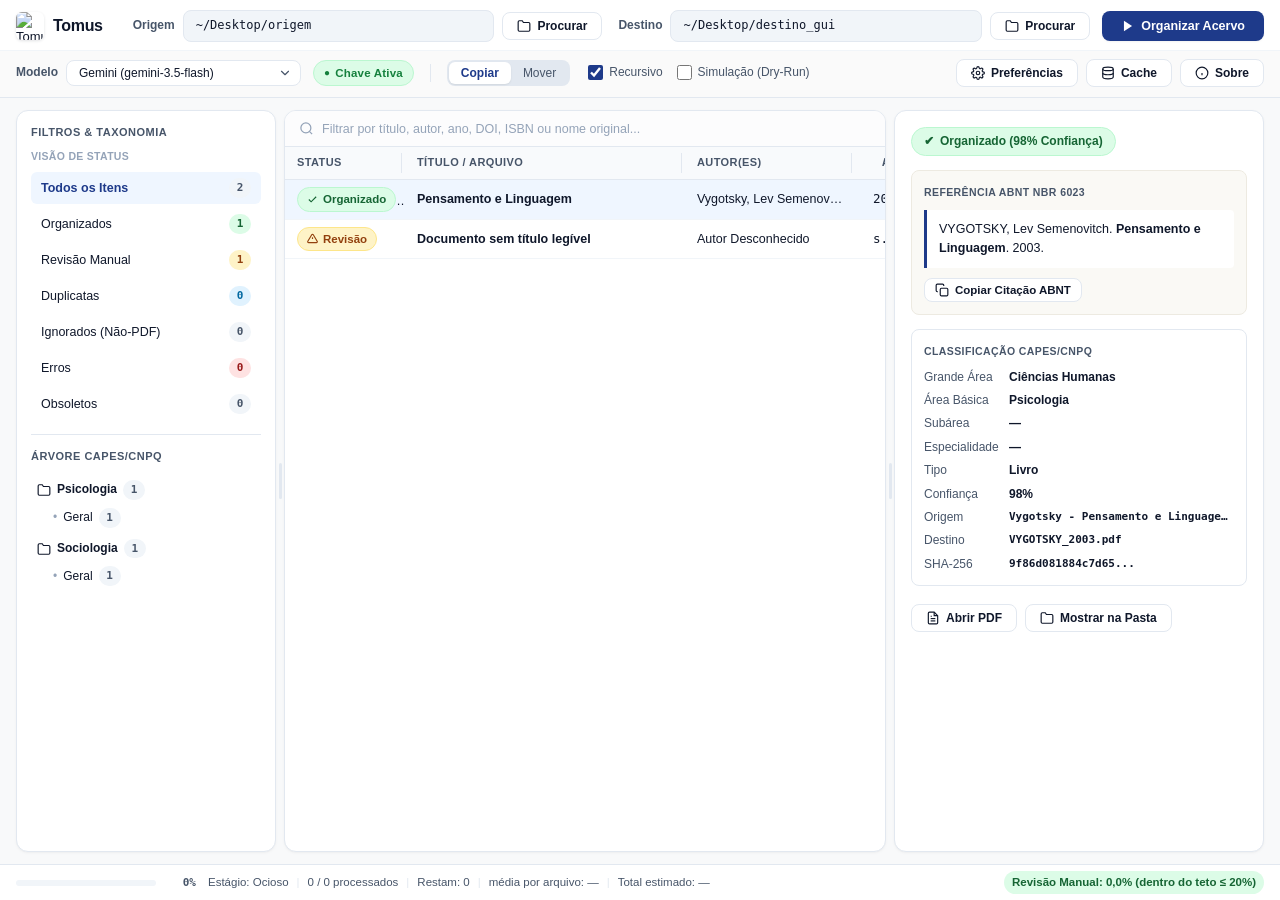
==== commit 44482837: "release: prepara v1.3.0 Bump versao 1.2.0 -> 1.3.0 (pyproject.toml, __init__.py, pyinstaller.spec, w" ====
--- a/src/tomus/gui/web/index.html
+++ b/src/tomus/gui/web/index.html
@@ -440,7 +440,7 @@
             <div class="about-brand-info">
               <div class="about-brand-title">
                 <span class="brand-name">Tomus</span>
-                <span class="badge-pill badge-primary">v1.2.0</span>
+                <span class="badge-pill badge-primary">v1.3.0</span>
               </div>
             </div>
           </div>
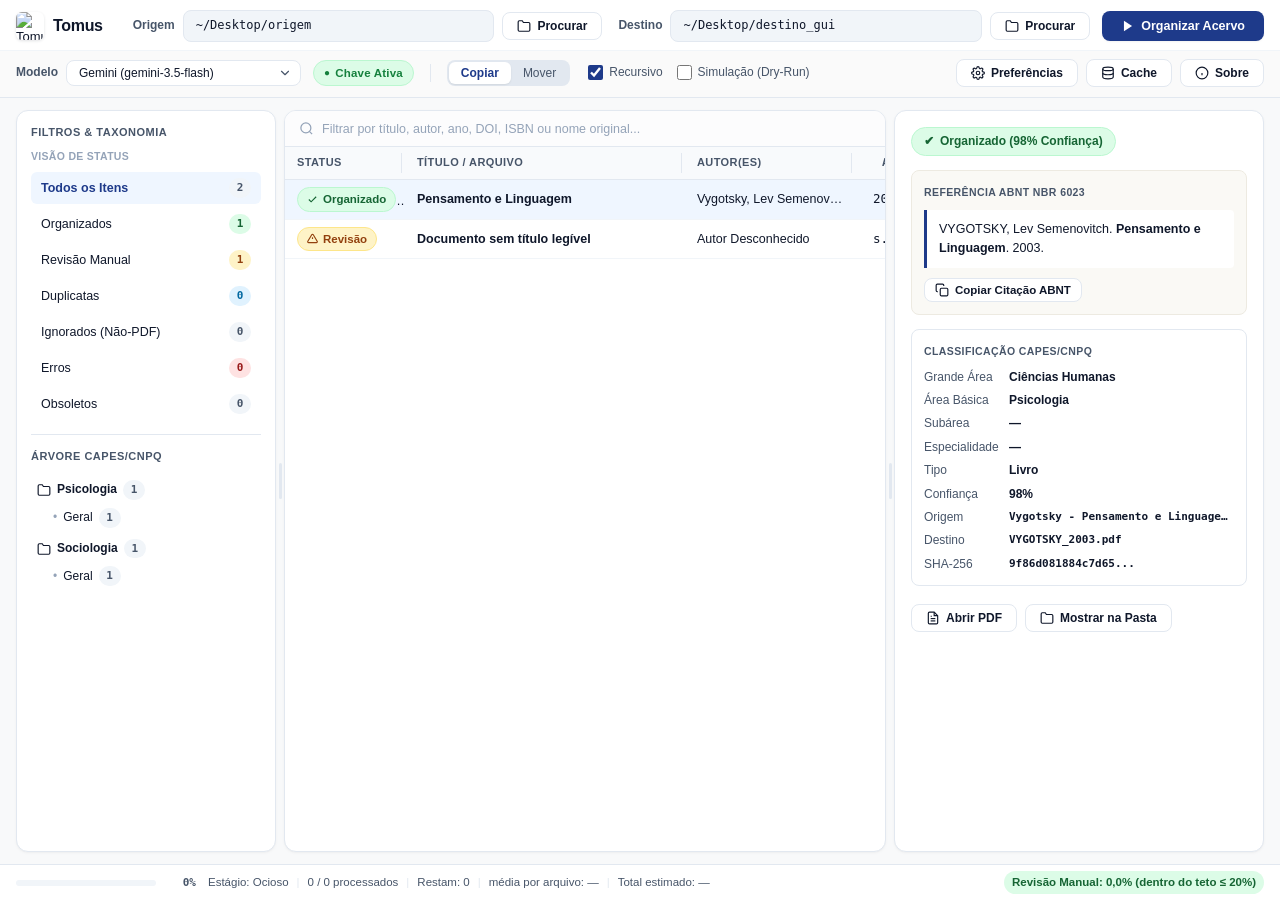
==== commit 6b824f49: "feat(ci): adiciona job build-windows no release.yml e bump v1.3.2 - .github/workflows/release.yml: w" ====
--- a/src/tomus/gui/web/index.html
+++ b/src/tomus/gui/web/index.html
@@ -440,7 +440,7 @@
             <div class="about-brand-info">
               <div class="about-brand-title">
                 <span class="brand-name">Tomus</span>
-                <span class="badge-pill badge-primary">v1.3.0</span>
+                <span class="badge-pill badge-primary">v1.3.2</span>
               </div>
             </div>
           </div>
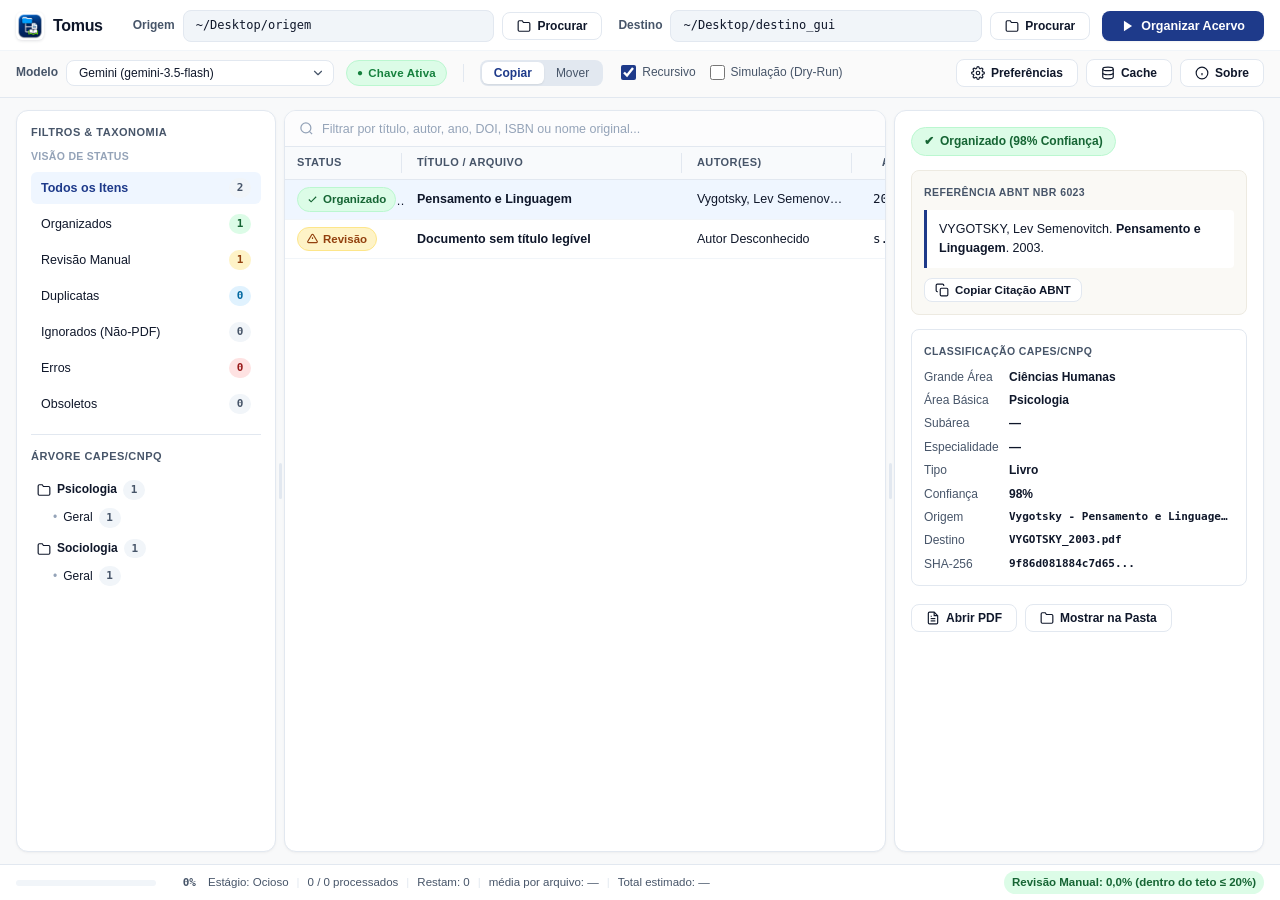
==== commit 3a45b0c1: "chore: baseline inicial v1.4.1" ====
--- a/src/tomus/gui/web/index.html
+++ b/src/tomus/gui/web/index.html
@@ -3,6 +3,7 @@
 <head>
   <meta charset="UTF-8">
   <meta name="viewport" content="width=device-width, initial-scale=1.0">
+  <meta http-equiv="Content-Security-Policy" content="default-src 'self'; script-src 'self'; style-src 'self' 'unsafe-inline'; img-src 'self' data: blob:; font-src 'self' data:; object-src 'none'; base-uri 'none';">
   <title>Tomus — Organizador Acadêmico de PDFs</title>
   <link rel="stylesheet" href="style.css">
   <script src="qwebchannel.js"></script>
@@ -51,7 +52,7 @@
             <select id="modelSelect" class="select-pill">
               <option value="gemini">Gemini (gemini-3.5-flash)</option>
               <option value="groq">Groq (openai/gpt-oss-120b)</option>
-              <option value="nvidia">NVIDIA NIM (llama-3.2-90b)</option>
+              <option value="nvidia">NVIDIA NIM (nemotron-3.5-super-vl-120b)</option>
               <option value="claude">Anthropic Claude (claude-haiku-5.5)</option>
               <option value="deepseek">DeepSeek (deepseek-flash)</option>
             </select>
@@ -440,7 +441,7 @@
             <div class="about-brand-info">
               <div class="about-brand-title">
                 <span class="brand-name">Tomus</span>
-                <span class="badge-pill badge-primary">v1.3.2</span>
+                <span class="badge-pill badge-primary">v1.4.1</span>
               </div>
             </div>
           </div>
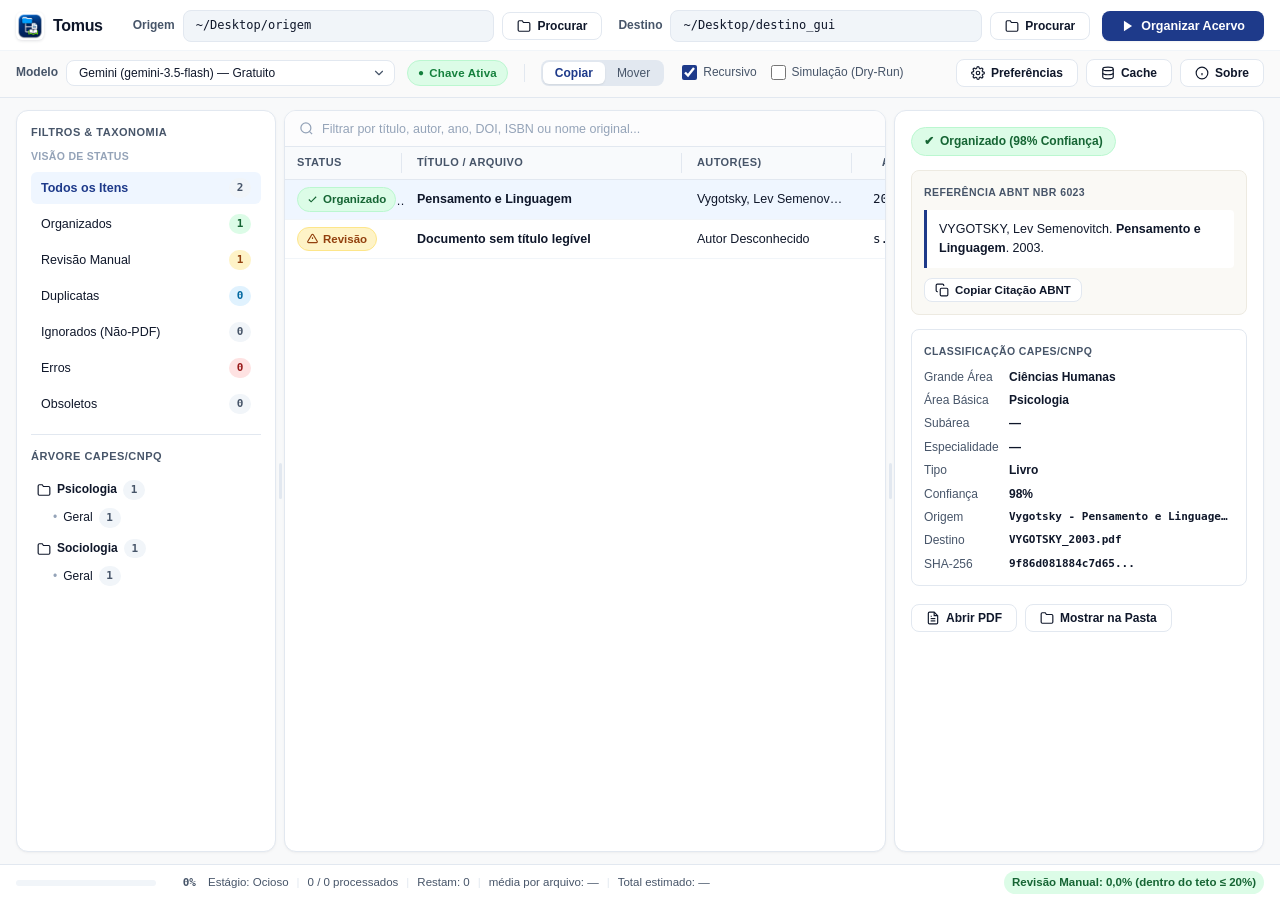
==== commit 92405ae4: "chore(release): bump 1.4.2 e integra sprint LLM/Gui - Bump 1.4.1 -> 1.4.2: pyproject.toml, src/tomus" ====
--- a/src/tomus/gui/web/index.html
+++ b/src/tomus/gui/web/index.html
@@ -50,9 +50,9 @@
           <label class="control-label">Modelo</label>
           <div class="select-wrapper">
             <select id="modelSelect" class="select-pill">
-              <option value="gemini">Gemini (gemini-3.5-flash)</option>
-              <option value="groq">Groq (openai/gpt-oss-120b)</option>
-              <option value="nvidia">NVIDIA NIM (nemotron-3.5-super-vl-120b)</option>
+              <option value="gemini">Gemini (gemini-3.5-flash) — Gratuito</option>
+              <option value="groq">Groq (openai/gpt-oss-120b) — Apenas Fallback</option>
+              <option value="nvidia">NVIDIA NIM (nemotron-3.5-super-vl-120b) — Gratuito</option>
               <option value="claude">Anthropic Claude (claude-haiku-5.5)</option>
               <option value="deepseek">DeepSeek (deepseek-flash)</option>
             </select>
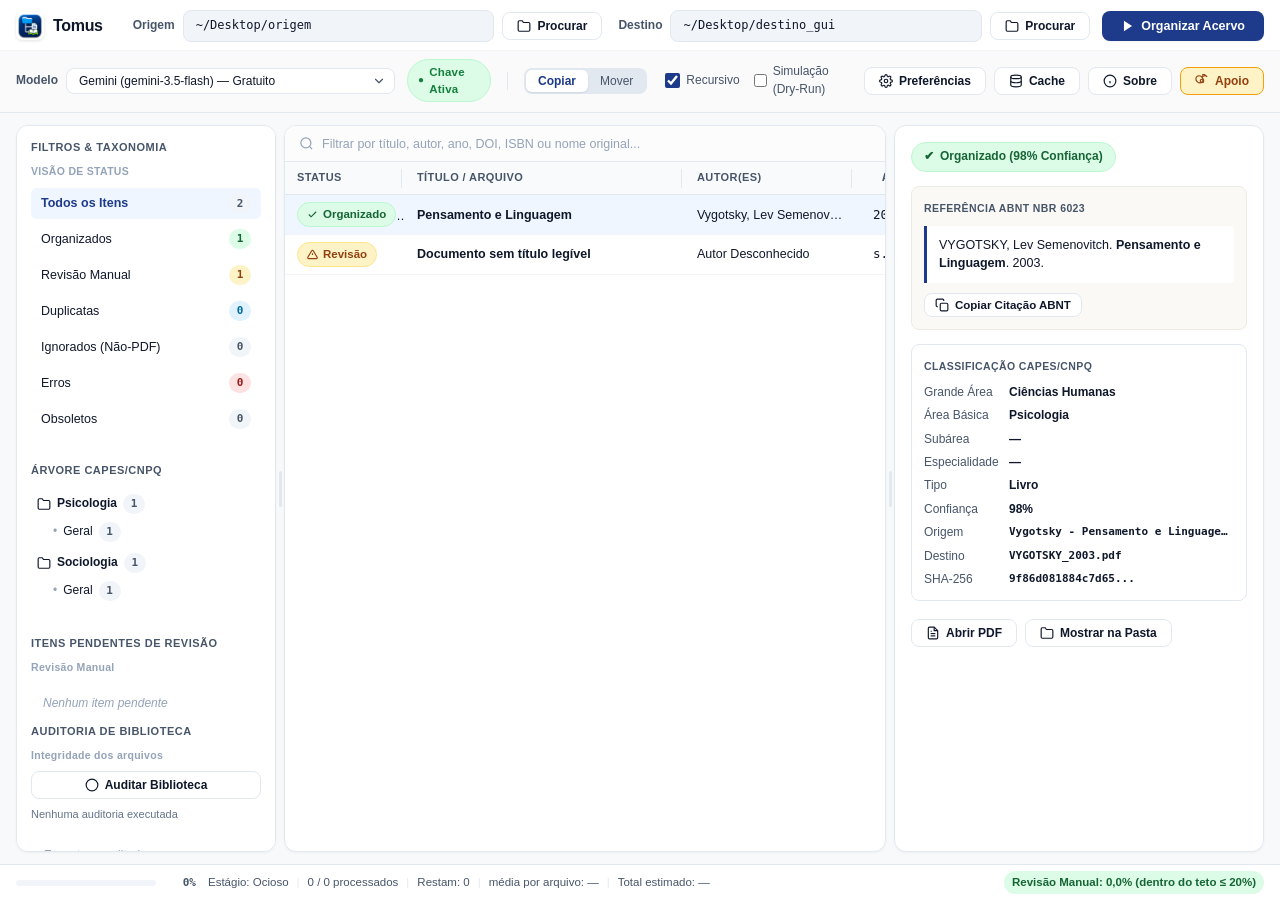
==== commit 01005109: "feat: interface de triagem e auditoria, correções de chaves e marcação beta Interface (Prisma), cons" ====
--- a/src/tomus/gui/web/index.html
+++ b/src/tomus/gui/web/index.html
@@ -97,6 +97,10 @@
             <svg class="icon" viewBox="0 0 24 24" fill="none" stroke="currentColor" stroke-width="2"><circle cx="12" cy="12" r="10"></circle><line x1="12" y1="16" x2="12" y2="12"></line><line x1="12" y1="8" x2="12.01" y2="8"></line></svg>
             Sobre
           </button>
+          <button class="btn btn-outline btn-support" id="btnSupport" type="button" title="Apoie o projeto via Pix">
+            <svg class="icon" viewBox="0 0 24 24" fill="none" stroke="currentColor" stroke-width="2"><path d="M20.84 4.61a5.5 5.5 0 0 0-7.78 0L12 5.67l-1.06-1.06a5.5 5.5 0 0 0-7.78 7.78l1.06 1.06a5.5 5.5 0 0 0 7.78-7.78 5.5 5.5 0 0 0 0-7.78z"></path><path d="M12 15a3 3 0 1 0 0-6 3 3 0 0 0 0 6z"></path></svg>
+            Apoio
+          </button>
         </div>
       </div>
     </header>
@@ -149,6 +153,35 @@
           <div class="tree-container" id="capesTree">
             <div class="tree-empty">Nenhuma área classificada ainda</div>
           </div>
+        </div>
+
+        <div class="sidebar-divider"></div>
+
+        <div class="sidebar-section review-section">
+          <div class="section-title">Itens Pendentes de Revisão</div>
+          <div class="section-subtitle">Revisão Manual</div>
+          <ul class="filter-list" id="manualReviewList">
+            <li class="filter-item" style="color: #94A3B8; font-style: italic; font-size: 12px; padding: 12px;">
+              Nenhum item pendente
+            </li>
+          </ul>
+        </div>
+
+        <div class="sidebar-section audit-section">
+          <div class="section-title">Auditoria de Biblioteca</div>
+          <div class="section-subtitle">Integridade dos arquivos</div>
+          <button class="btn btn-outline btn-audit" id="btnAuditLibrary" type="button" style="width: 100%; margin-bottom: 8px;">
+            <svg class="icon" viewBox="0 0 24 24" fill="none" stroke="currentColor" stroke-width="2"><circle cx="12" cy="12" r="10"></circle><line x1="12" y1="8" x2="12.01" y2="8"></line><path d="M12 16h.01"></path></svg>
+            Auditar Biblioteca
+          </button>
+          <div id="auditSummary" style="font-size: 11px; color: #64748B; margin-bottom: 8px; min-height: 20px;">
+            Nenhuma auditoria executada
+          </div>
+          <ul class="filter-list" id="auditItemsList" style="max-height: 200px; overflow-y: auto;">
+            <li class="filter-item" style="color: #94A3B8; font-style: italic; font-size: 12px; padding: 12px;">
+              Execute a auditoria para ver problemas
+            </li>
+          </ul>
         </div>
       </aside>
 
@@ -303,6 +336,23 @@
               <button class="btn btn-primary btn-block" id="btnApproveTriage" type="button">
                 Aprovar e Materializar na Biblioteca
               </button>
+
+              <!-- Promover item de revisão manual para árvore definitiva (FEAT-TRIAGE-01) -->
+              <div class="triage-promote-box" id="triagePromoteBox" style="margin-top: 16px; padding-top: 16px; border-top: 1px solid #E2E8F0;">
+                <button class="btn btn-outline btn-block" id="btnPromoteReview" type="button" style="background: #F0FDF4; color: #16A34A; border-color: #16A34A;">
+                  <svg class="icon" viewBox="0 0 24 24" fill="none" stroke="currentColor" stroke-width="2" style="margin-right: 6px;"><polyline points="20 6 9 17 4 12"></polyline></svg>
+                  Promover para Árvore Definitiva
+                </button>
+                <div id="promoteResult" style="margin-top: 8px; font-size: 12px;"></div>
+              </div>
+
+              <!-- Trilha de Auditoria (FEAT-TRIAGE-01) -->
+              <div class="triage-audit-box" id="triageAuditBox" style="margin-top: 16px; padding: 12px; background: #F8FAFC; border: 1px solid #E2E8F0; border-radius: 6px;">
+                <div style="font-weight: 600; font-size: 13px; color: #0F172A; margin-bottom: 8px;">Trilha de Auditoria</div>
+                <div id="triageAuditTrail" style="font-size: 11px; color: #475569; line-height: 1.6;">
+                  <div style="color: #94A3B8; font-style: italic;">Nenhuma entrada de auditoria disponível</div>
+                </div>
+              </div>
             </form>
           </div>
 
@@ -441,7 +491,7 @@
             <div class="about-brand-info">
               <div class="about-brand-title">
                 <span class="brand-name">Tomus</span>
-                <span class="badge-pill badge-primary">v1.4.1</span>
+                <span class="badge-pill badge-primary">v1.4.3 Beta</span>
               </div>
             </div>
           </div>
@@ -452,6 +502,10 @@
           <p class="about-description">
             O <strong>Tomus</strong> é um utilitário livre e <strong>100% gratuito</strong> concebido para acelerar a pesquisa científica e economizar horas de organização de bibliotecas de PDFs de acadêmicos, professores e pesquisadores.
           </p>
+
+          <div class="warning-box">
+            <strong>Versão Beta:</strong> Esta é uma versão em fase de teste público. Funcionalidades podem mudar entre releases. Relate problemas no <a href="https://github.com/dcprj/tomus/issues" class="link-external" target="_blank" rel="noopener">GitHub</a>.
+          </div>
 
           <!-- Card de Doação Voluntária -->
           <div class="donation-card">
@@ -503,6 +557,91 @@
       </div>
     </div>
 
+    <!-- MODAL DE APOIO (Pix QR Code) -->
+    <div id="supportModal" class="modal-overlay" style="display: none;" role="dialog" aria-modal="true" aria-labelledby="supportTitle">
+      <div class="modal-card modal-card-support">
+        <button type="button" class="modal-close-btn" id="btnSupportClose" title="Fechar (Esc)">&times;</button>
+
+        <div class="modal-header">
+          <div class="about-brand-wrap">
+            <span class="donation-icon">☕</span>
+            <div class="about-brand-info">
+              <div class="about-brand-title">
+                <span class="brand-name">Apoie o Tomus</span>
+                <span class="badge-pill badge-primary">Pix</span>
+              </div>
+            </div>
+          </div>
+          <p class="about-subtitle">Contribuição espontânea para apoiar o desenvolvimento contínuo do Tomus.</p>
+        </div>
+
+        <div class="support-content">
+          <div class="support-pix-box">
+            <div class="support-pix-label">Chave Pix</div>
+            <div class="support-pix-input-wrap">
+              <input type="text" id="supportPixKey" class="support-pix-input" readonly value="dpinheiro+tomus@gmail.com">
+              <button type="button" class="btn btn-secondary btn-sm" id="btnCopySupportPix">Copiar Pix</button>
+            </div>
+            <p class="support-pix-hint">Toque ou clique para copiar a chave para a área de transferência.</p>
+          </div>
+
+          <div class="support-qr-box">
+            <div class="support-qr-label">QR Code Pix</div>
+            <div id="supportQrCode" class="support-qr-canvas"></div>
+            <p class="support-qr-hint">Aponte a câmera do seu app bancário para pagar.</p>
+          </div>
+        </div>
+
+        <div class="support-legal">
+          <p><strong>Aviso legal:</strong> Contribuições configuram <strong>Doação Pura e Simples</strong> (Art. 538 do Código Civil Brasileiro), por mera liberalidade e apreço, sem contraprestação mercantil, garantia de SLA ou relação de consumo. Todos os usuários têm acesso irrestrito às mesmas versões e recursos do Tomus sem distinção.</p>
+        </div>
+
+        <div class="modal-actions" style="margin-top: 18px;">
+          <button type="button" class="btn btn-primary modal-btn" id="btnSupportOk">
+            OK, Entendi
+          </button>
+        </div>
+      </div>
+    </div>
+
+    <!-- MODAL DE AUDITORIA (FEAT-AUDIT-01) -->
+    <div id="auditModal" class="modal-overlay" style="display: none;" role="dialog" aria-modal="true" aria-labelledby="auditTitle">
+      <div class="modal-card modal-card-audit">
+        <button type="button" class="modal-close-btn" id="btnAuditClose" title="Fechar (Esc)">&times;</button>
+
+        <div class="modal-header">
+          <div class="about-brand-wrap">
+            <span class="donation-icon">🔍</span>
+            <div class="about-brand-info">
+              <div class="about-brand-title">
+                <span class="brand-name">Auditoria de Biblioteca</span>
+                <span class="badge-pill badge-primary">FEAT-AUDIT-01</span>
+              </div>
+            </div>
+          </div>
+          <p class="about-subtitle">Inspeção read-only de integridade dos arquivos organizados.</p>
+        </div>
+
+        <div class="audit-content">
+          <div id="auditResumo" style="margin-bottom: 16px; padding: 12px; background: #F8FAFC; border-radius: 6px; border: 1px solid #E2E8F0;">
+            <div style="font-weight: 600; font-size: 13px; color: #0F172A; margin-bottom: 4px;">Resumo</div>
+            <div id="auditResumoDetalhes" style="font-size: 12px; color: #475569;">—</div>
+          </div>
+
+          <div style="font-weight: 600; font-size: 13px; color: #0F172A; margin-bottom: 8px;">Itens com Problemas</div>
+          <div id="auditItens" style="max-height: 300px; overflow-y: auto; border: 1px solid #E2E8F0; border-radius: 6px; background: #FFFFFF;">
+            <div style="color: #94A3B8; font-style: italic; font-size: 12px; padding: 12px;">Nenhum problema detectado</div>
+          </div>
+        </div>
+
+        <div class="modal-actions" style="margin-top: 18px;">
+          <button type="button" class="btn btn-outline modal-btn" id="btnAuditFechar">
+            Fechar
+          </button>
+        </div>
+      </div>
+    </div>
+
   </div>
 
   <script src="app.js"></script>
--- a/src/tomus/gui/web/style.css
+++ b/src/tomus/gui/web/style.css
@@ -1505,4 +1505,121 @@
   color: var(--border-subtle);
 }
 
-
+.btn-support {
+  background: #FEF3C7;
+  color: #92400E;
+  border: 1px solid #F59E0B;
+}
+
+.btn-support:hover {
+  background: #FDE68A;
+  border-color: #D97706;
+}
+
+.badge-primary {
+  background: var(--accent-primary);
+  color: #FFFFFF;
+  font-size: 12px;
+  font-weight: 600;
+  padding: 2px 8px;
+  border-radius: 9999px;
+  margin-left: 6px;
+}
+
+.warning-box {
+  background: #FEF3C7;
+  border-left: 4px solid var(--accent-primary);
+  padding: 12px 16px;
+  border-radius: 0 8px 8px 0;
+  margin: 16px 0;
+  font-size: 14px;
+  color: #92400E;
+}
+
+.warning-box a {
+  color: var(--accent-primary);
+  text-decoration: underline;
+}
+
+/* Modal de Apoio (Pix QR Code) */
+.support-content {
+  display: flex;
+  gap: 24px;
+  margin: 20px 0;
+  flex-wrap: wrap;
+}
+
+.support-pix-box,
+.support-qr-box {
+  flex: 1;
+  min-width: 200px;
+  display: flex;
+  flex-direction: column;
+  gap: 10px;
+}
+
+.support-pix-label,
+.support-qr-label {
+  font-size: 13px;
+  font-weight: 600;
+  color: var(--text-primary);
+  margin-bottom: 4px;
+}
+
+.support-pix-input-wrap {
+  display: flex;
+  gap: 8px;
+}
+
+.support-pix-input {
+  flex: 1;
+  padding: 8px 12px;
+  border: 1px solid var(--border-medium);
+  border-radius: 6px;
+  background: #FFFFFF;
+  font-family: var(--font-mono);
+  font-size: 13px;
+  color: var(--text-primary);
+}
+
+.support-pix-hint,
+.support-qr-hint {
+  font-size: 11px;
+  color: var(--text-muted);
+  margin-top: 4px;
+}
+
+.support-qr-canvas {
+  width: 200px;
+  height: 200px;
+  background: #FFFFFF;
+  border: 1px solid var(--border-medium);
+  border-radius: 8px;
+  image-rendering: pixelated;
+  margin: 8px 0;
+}
+
+.support-legal {
+  margin-top: 20px;
+  padding: 16px;
+  background: #FEF3C7;
+  border-left: 4px solid #F59E0B;
+  border-radius: 0 8px 8px 0;
+  font-size: 13px;
+  color: #92400E;
+  line-height: 1.6;
+}
+
+.support-legal p {
+  margin: 0;
+}
+
+.support-legal strong {
+  color: #92400E;
+}
+
+.modal-card-support {
+  max-width: 700px;
+}
+
+
